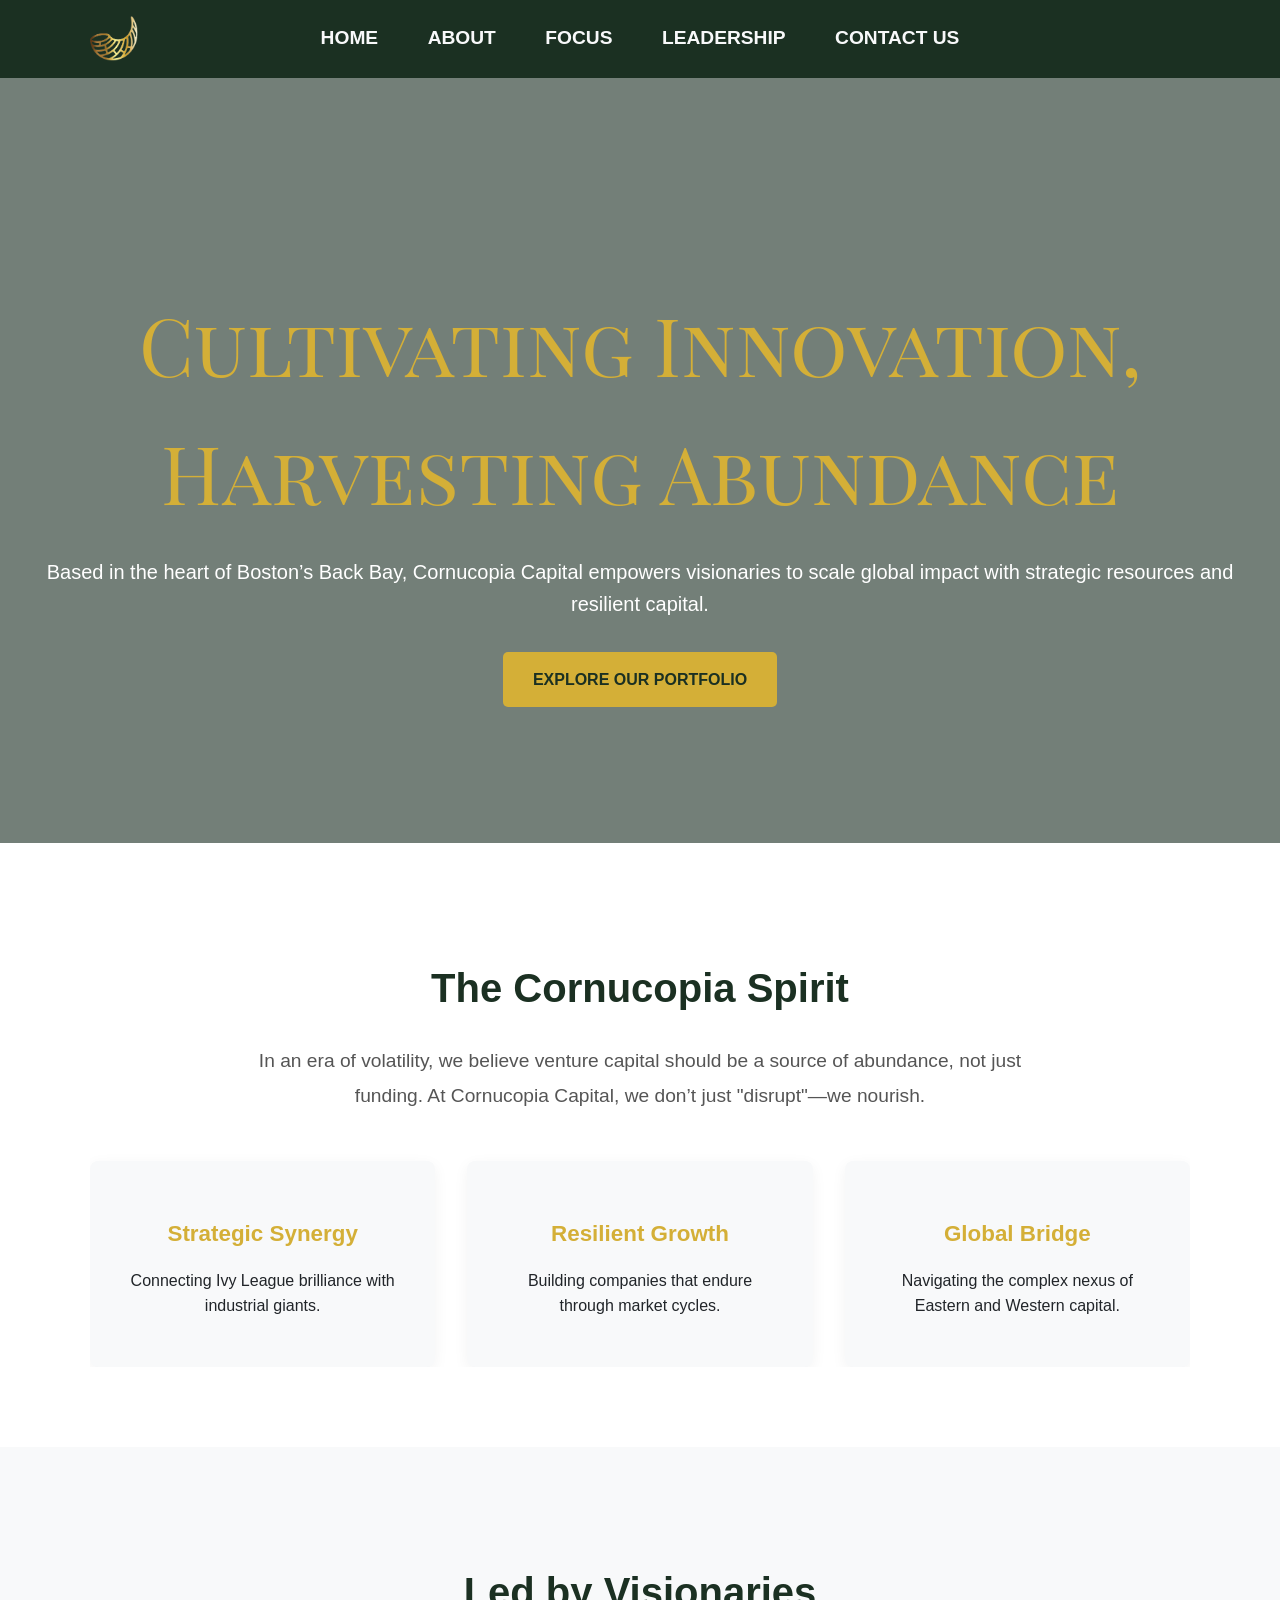
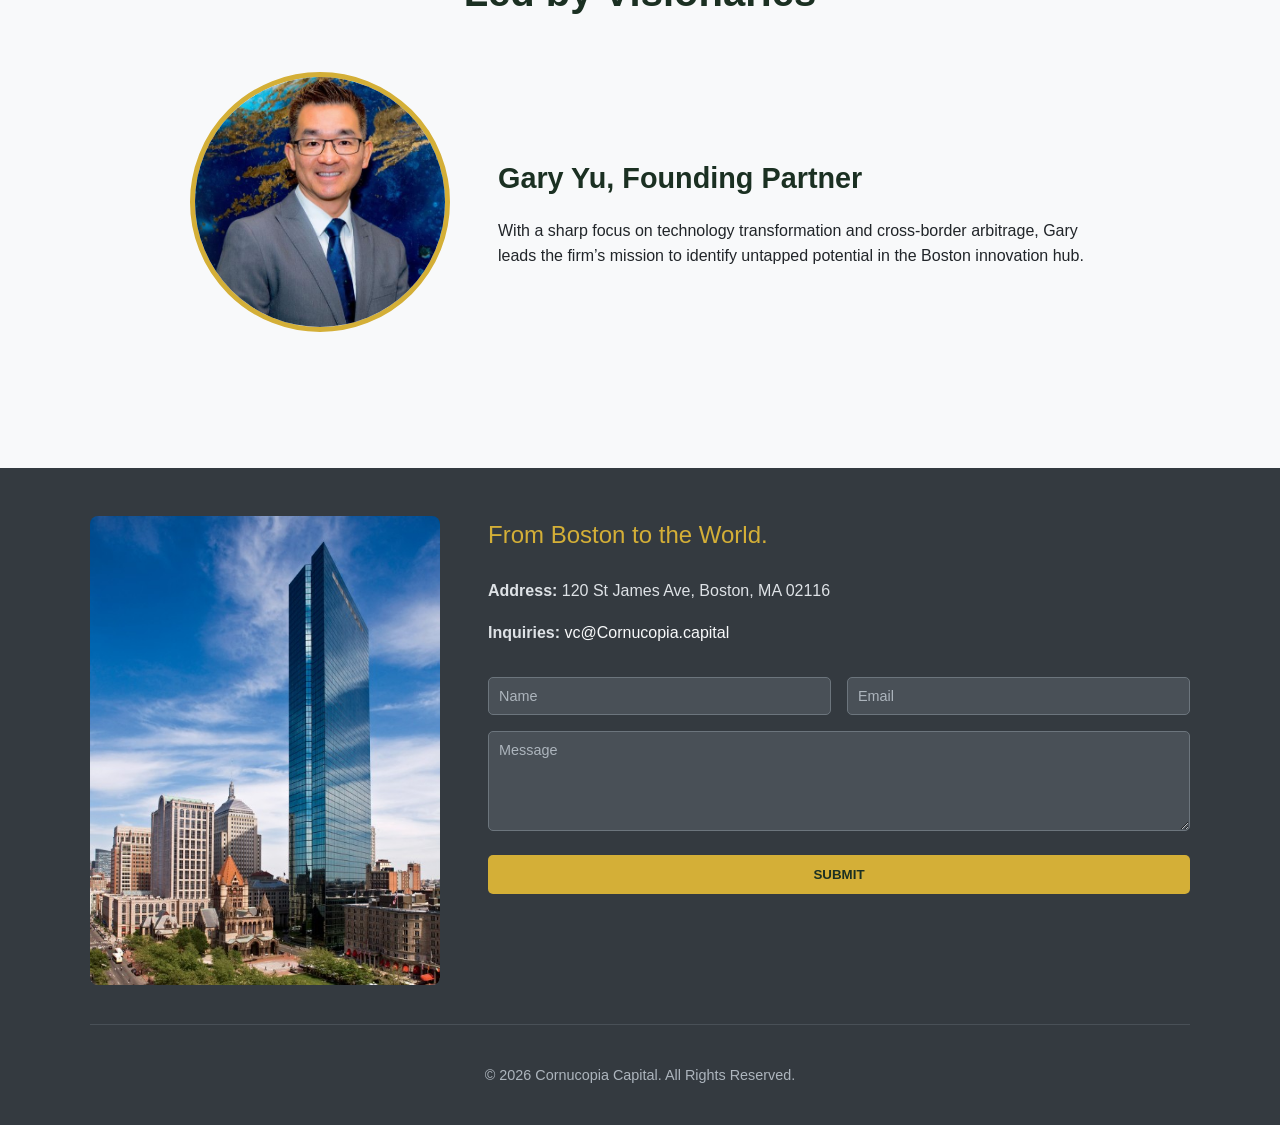
==== index.html @ e6d17482 "home page" ====
<!DOCTYPE html>
<html lang="en">

<head>
    <meta charset="UTF-8">
    <meta name="viewport" content="width=device-width, initial-scale=1.0">
    <title>Home | Cornucopia Capital</title>
    <link rel="stylesheet" href="styles/global.css">
    <link rel="stylesheet" href="styles/index.css">
    <script defer src="scripts/global.js"></script>
    <script defer src="scripts/index.js"></script>
    <link rel="preconnect" href="https://fonts.googleapis.com">
    <link rel="preconnect" href="https://fonts.gstatic.com" crossorigin>
    <link
        href="https://fonts.googleapis.com/css2?family=Playfair+Display+SC:ital,wght@0,400;0,700;0,900;1,400;1,700;1,900&display=swap"
        rel="stylesheet">
</head>

<body>

    <div id="header-placeholder"></div>

    <main>
        <section class="hero">
            <div class="hero-content">
                <h1>Cultivating Innovation, Harvesting Abundance</h1>
                <p>Based in the heart of Boston’s Back Bay, Cornucopia Capital empowers visionaries to scale global
                    impact with strategic resources and resilient capital.</p>
                <a href="#philosophy" class="cta-button">Explore Our Portfolio</a>
            </div>
        </section>

        <section class="philosophy" id="philosophy">
            <div class="container">
                <h2>The Cornucopia Spirit</h2>
                <p class="philosophy-intro">In an era of volatility, we believe venture capital should be a source of
                    abundance, not just funding. At Cornucopia Capital, we don’t just "disrupt"—we nourish.</p>

                <div class="pillars">
                    <div class="pillar">
                        <h3>Strategic Synergy</h3>
                        <p>Connecting Ivy League brilliance with industrial giants.</p>
                    </div>
                    <div class="pillar">
                        <h3>Resilient Growth</h3>
                        <p>Building companies that endure through market cycles.</p>
                    </div>
                    <div class="pillar">
                        <h3>Global Bridge</h3>
                        <p>Navigating the complex nexus of Eastern and Western capital.</p>
                    </div>
                </div>
            </div>
        </section>

        <section class="leadership" id="leadership">
            <div class="container">
                <h2>Led by Visionaries</h2>
                <div class="leader-profile">
                    <div class="leader-photo">
                        <img src="image/team1.png" alt="Gary Yu, Founding Partner">
                    </div>
                    <div class="leader-info">
                        <h3>Gary Yu, Founding Partner</h3>
                        <p>With a sharp focus on technology transformation and cross-border arbitrage, Gary leads the
                            firm’s mission to identify untapped potential in the Boston innovation hub.</p>
                    </div>
                </div>
            </div>
        </section>
    </main>

    <div id="footer-placeholder"></div>

</body>

</html>
---- styles/global.css ----
/* Global Styles */
html {
    scroll-behavior: smooth;
    scroll-padding-top: 100px;
}

body {
    font-family: -apple-system, BlinkMacSystemFont, "Segoe UI", Roboto, Helvetica, Arial, sans-serif;
    margin: 0;
    line-height: 1.6;
    background-color: #f8f9fa;
    color: #212529;
    padding-top: 78px;
}

.container {
    width: 90%;
    max-width: 1100px;
    margin: auto;
    overflow: hidden;
}

/* Header Styles from header.html */
header {
    background: #1B3022;
    padding: 1rem 0;
    border-bottom: 1px solid #1B3022;
    position: fixed;
    top: 0;
    left: 0;
    width: 100%;
    z-index: 1000;
}

header .container {
    display: grid;
    grid-template-columns: 1fr auto 1fr;
    align-items: center;
}

header .logo img {
    height: 45px;
    vertical-align: middle;
}

header .desktop-nav ul {
    margin: 0;
    padding: 0;
    list-style: none;
}

header .desktop-nav ul li {
    display: inline;
    margin-left: 45px;
}

header .desktop-nav ul li:first-child {
    margin-left: 0;
}

header .desktop-nav ul li a {
    color: #f8f9fa;
    text-decoration: none;
    text-transform: uppercase;
    font-weight: bold;
    font-size: 1.2rem;
    transition: color 0.3s ease;
}

header .desktop-nav ul li a:hover {
    color: #D4AF37;
}

/* Hamburger Menu & Mobile Styles */
.hamburger-menu {
    display: none;
    cursor: pointer;
    flex-direction: column;
    gap: 5px;
    z-index: 1001;
}

.hamburger-menu span {
    width: 25px;
    height: 3px;
    background-color: #D4AF37;
    transition: 0.3s;
}

.close-menu {
    display: none;
}

@media (max-width: 768px) {
    header .container {
        display: flex;
        justify-content: center; /* Logo in the middle */
        position: relative;
    }

    .hamburger-menu {
        display: flex;
        position: absolute;
        right: 0; /* Hamburger on the right */
        top: 50%;
        transform: translateY(-50%);
    }

    header .desktop-nav {
        position: fixed;
        top: 0;
        left: -100%; /* Start off-screen */
        width: 250px;
        height: 100vh;
        background-color: #1B3022;
        transition: left 0.3s ease-in-out; /* Slide in gradually */
        padding-top: 80px;
        box-shadow: 2px 0 5px rgba(0,0,0,0.5);
    }

    header .desktop-nav.active {
        left: 0; /* Slide in */
    }

    header .desktop-nav ul li {
        display: block;
        margin: 20px 0 20px 25px;
    }

    .close-menu {
        display: block;
        position: absolute;
        top: 20px;
        right: 25px;
        font-size: 3rem;
        color: #D4AF37;
        cursor: pointer;
        line-height: 0.5;
    }
}

/* Footer Styles from footer.html */
footer {
    background: #343a40;
    color: #f8f9fa;
    margin-top: 3rem;
    padding-top: 3rem;
}

.footer-main-content {
    display: flex;
    justify-content: space-between;
    align-items: flex-start;
    gap: 3rem;
    padding-bottom: 2rem;
    border-bottom: 1px solid #495057;
}

.footer-location {
    flex: 1;
    max-width: 350px;
}

.footer-location img {
    width: 100%;
    height: auto;
    border-radius: 8px;
}

.footer-info {
    flex: 1.5;
    text-align: left;
}

.footer-info h4 {
    font-size: 1.5rem;
    color: #D4AF37; /* Theme secondary color */
    margin-top: 0;
    margin-bottom: 1.5rem;
    font-weight: 500;
}

.footer-info p {
    margin-bottom: 1rem;
    color: #dee2e6;
}

.footer-info a {
    color: #f8f9fa;
    text-decoration: none;
}

.footer-info a:hover {
    text-decoration: underline;
    color: #D4AF37;
}

.footer-contact-form {
    margin-top: 2rem;
}

.footer-contact-form .form-row {
    display: flex;
    gap: 1rem;
    margin-bottom: 1rem;
}

.footer-contact-form input,
.footer-contact-form textarea {
    width: 100%;
    padding: 10px;
    border: 1px solid #6c757d;
    background-color: #495057;
    color: #f8f9fa;
    border-radius: 5px;
    font-family: inherit;
    font-size: 0.9rem;
    box-sizing: border-box; /* Ensures padding doesn't affect width */
}

.footer-contact-form input::placeholder,
.footer-contact-form textarea::placeholder {
    color: #adb5bd;
}

.footer-contact-form .form-row input {
    flex: 1;
}

.footer-contact-form textarea {
    margin-bottom: 1rem;
    height: 100px;
    resize: vertical;
}

.footer-contact-form .submit-button {
    width: 100%;
    padding: 12px;
    background-color: #D4AF37;
    color: #1B3022;
    border: none;
    border-radius: 5px;
    font-weight: bold;
    cursor: pointer;
    text-transform: uppercase;
    transition: background-color 0.3s ease, color 0.3s ease;
}

.footer-contact-form .submit-button:hover {
    background-color: #fff;
    color: #1B3022;
}

.footer-bottom {
    text-align: center;
    padding: 1.5rem 0;
    font-size: 0.9rem;
    color: #adb5bd;
}

@media (max-width: 768px) {
    .footer-main-content {
        flex-direction: column;
        align-items: center;
        gap: 2rem;
    }

    .footer-info {
        text-align: center;
    }

    .footer-contact-form .form-row {
        flex-direction: column;
    }
}
---- styles/index.css ----
/* Index Page Specific Styles */
main {
    /* The hero section will define its own height */
}

.hero {
    position: relative;
    height: 85vh;
    display: flex;
    flex-direction: column;
    justify-content: center;
    align-items: center;
    text-align: center;
    padding: 0 20px;
    color: #fff;
    overflow: hidden;
}

.hero::before {
    content: '';
    position: absolute;
    top: 0;
    left: 0;
    width: 100%;
    height: 100%;
    background-image: url('../image/hero1.jpg');
    background-size: cover;
    background-position: center;
    /* Add a dark overlay for better text readability using the theme color */
    background-color: rgba(27, 48, 34, 0.6);
    background-blend-mode: multiply;
    z-index: -1;
}

.hero-content {
    max-width: 1500px;
}

.hero h1 {
    font-size: 5rem;
    margin-bottom: 1rem;
    color: #D4AF37;
    /* Secondary color for the headline */
    font-family: "Playfair Display SC", serif;
    font-weight: 400;
    font-style: normal;
}

.hero p {
    font-size: 1.25rem;
    margin-bottom: 2rem;
}

.cta-button {
    display: inline-block;
    padding: 15px 30px;
    background-color: #D4AF37;
    /* Secondary color */
    color: #1B3022;
    /* Primary theme color */
    text-decoration: none;
    font-weight: bold;
    border-radius: 5px;
    transition: background-color 0.3s ease, color 0.3s ease, transform 0.3s ease;
    text-transform: uppercase;
}

.cta-button:hover {
    background-color: #1B3022;
    color: #D4AF37;
    transform: translateY(-3px);
    border: 1px solid #D4AF37;
    padding: 14px 29px;
    /* Adjust padding to account for border */
}

/* Investment Philosophy Section */
.philosophy {
    padding: 5rem 0;
    background-color: #ffffff;
    text-align: center;
}

.philosophy h2 {
    font-size: 2.5rem;
    color: #1B3022;
    margin-bottom: 1.5rem;
}

.philosophy-intro {
    max-width: 800px;
    margin: 0 auto 3rem auto;
    font-size: 1.2rem;
    color: #555;
    line-height: 1.8;
}

.pillars {
    display: flex;
    justify-content: center;
    gap: 2rem;
    flex-wrap: wrap;
}

.pillar {
    flex: 1;
    min-width: 280px;
    padding: 2rem;
    background-color: #f8f9fa;
    border-radius: 8px;
    box-shadow: 0 4px 15px rgba(0, 0, 0, 0.05);
}

.pillar h3 {
    color: #D4AF37;
    margin-bottom: 1rem;
    font-size: 1.4rem;
}

/* Leadership Section */
.leadership {
    padding: 5rem 0;
    background-color: #f8f9fa;
    /* A slightly different background to separate sections */
    text-align: center;
}

.leadership h2 {
    font-size: 2.5rem;
    color: #1B3022;
    margin-bottom: 3rem;
}

.leader-profile {
    display: flex;
    align-items: center;
    justify-content: center;
    gap: 3rem;
    max-width: 900px;
    margin: 0 auto;
    text-align: left;
}

.leader-photo img {
    width: 250px;
    height: 250px;
    border-radius: 50%;
    object-fit: cover;
    border: 5px solid #D4AF37;
}

.leader-info h3 {
    font-size: 1.8rem;
    color: #1B3022;
    margin-bottom: 1rem;
}

@media (max-width: 768px) {
    .leader-profile {
        flex-direction: column;
        text-align: center;
    }

    .hero {
        height: auto;
        padding: 2rem 1rem 4rem;
    }

    .hero h1 {
        font-size: 2.5rem;
    }
}
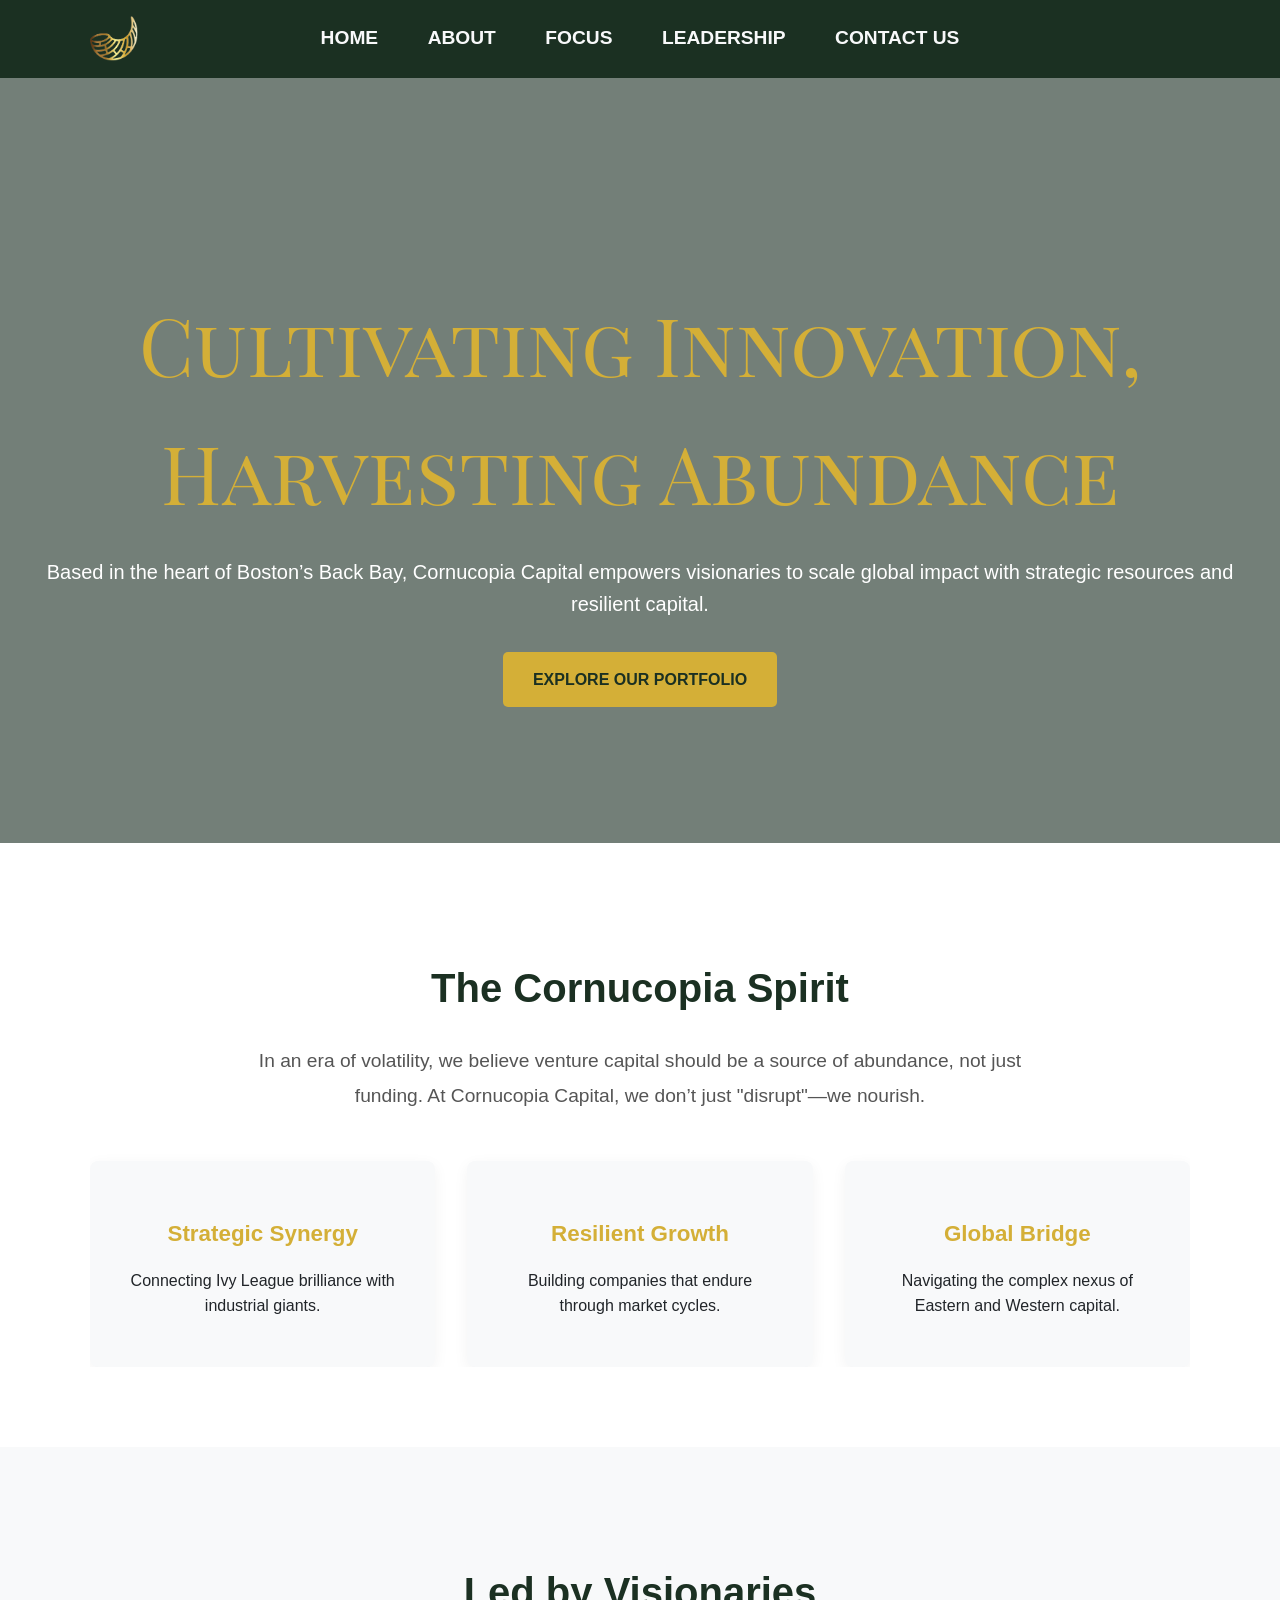
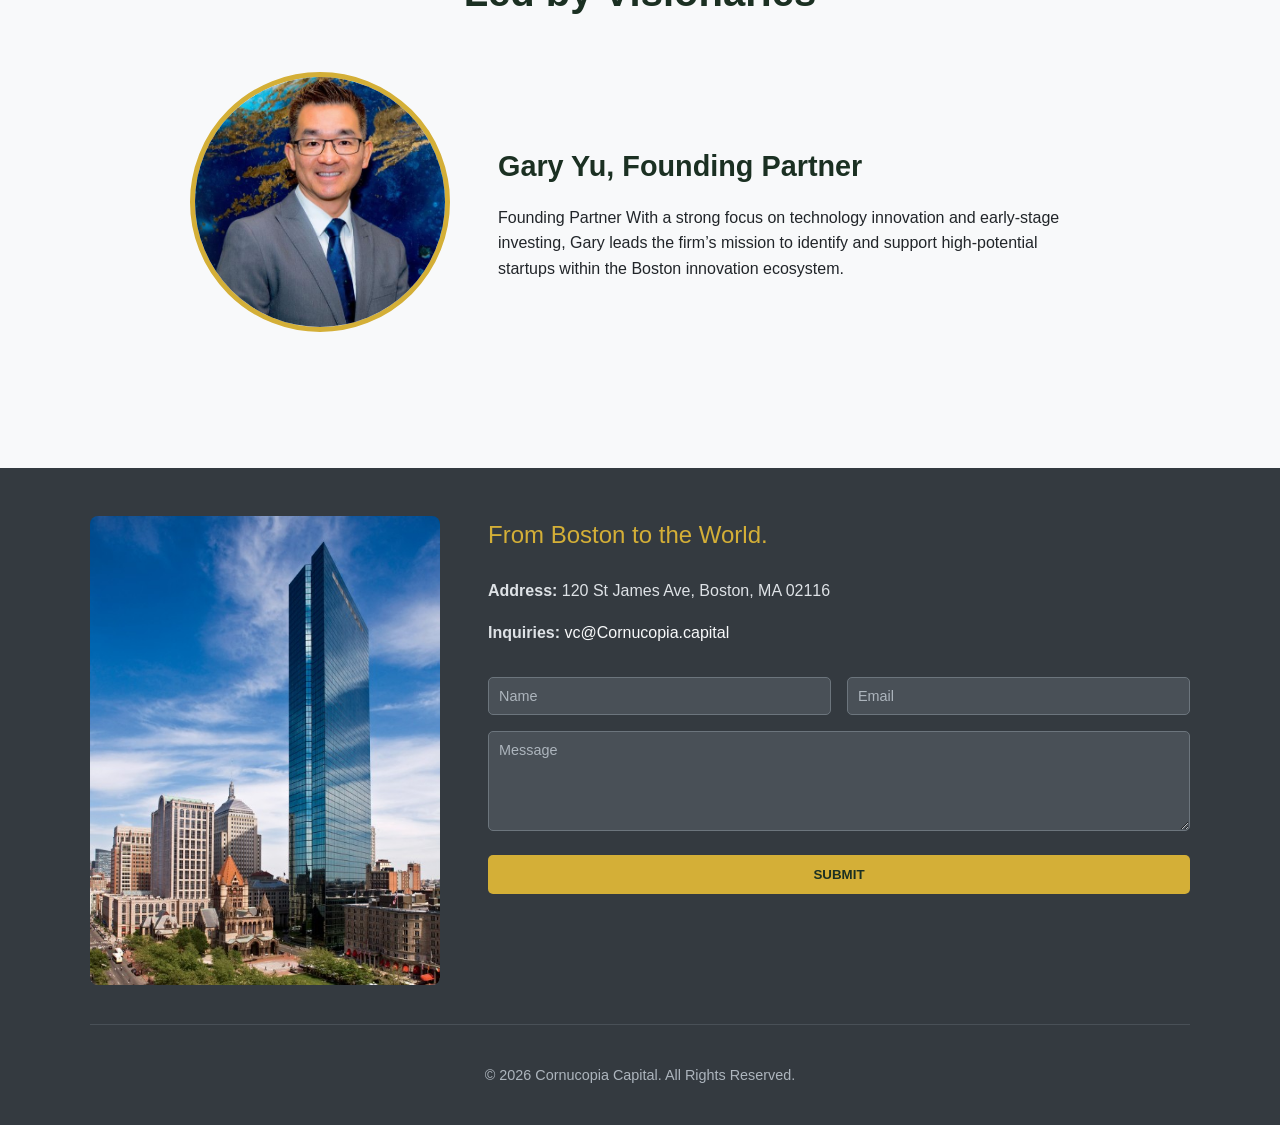
==== commit 9264a3fe: "founder" ====
--- a/index.html
+++ b/index.html
@@ -62,8 +62,10 @@
                     </div>
                     <div class="leader-info">
                         <h3>Gary Yu, Founding Partner</h3>
-                        <p>With a sharp focus on technology transformation and cross-border arbitrage, Gary leads the
-                            firm’s mission to identify untapped potential in the Boston innovation hub.</p>
+                        <p>Founding Partner
+                            With a strong focus on technology innovation and early-stage investing, Gary leads the
+                            firm’s mission to identify and support high-potential startups within the Boston innovation
+                            ecosystem.</p>
                     </div>
                 </div>
             </div>
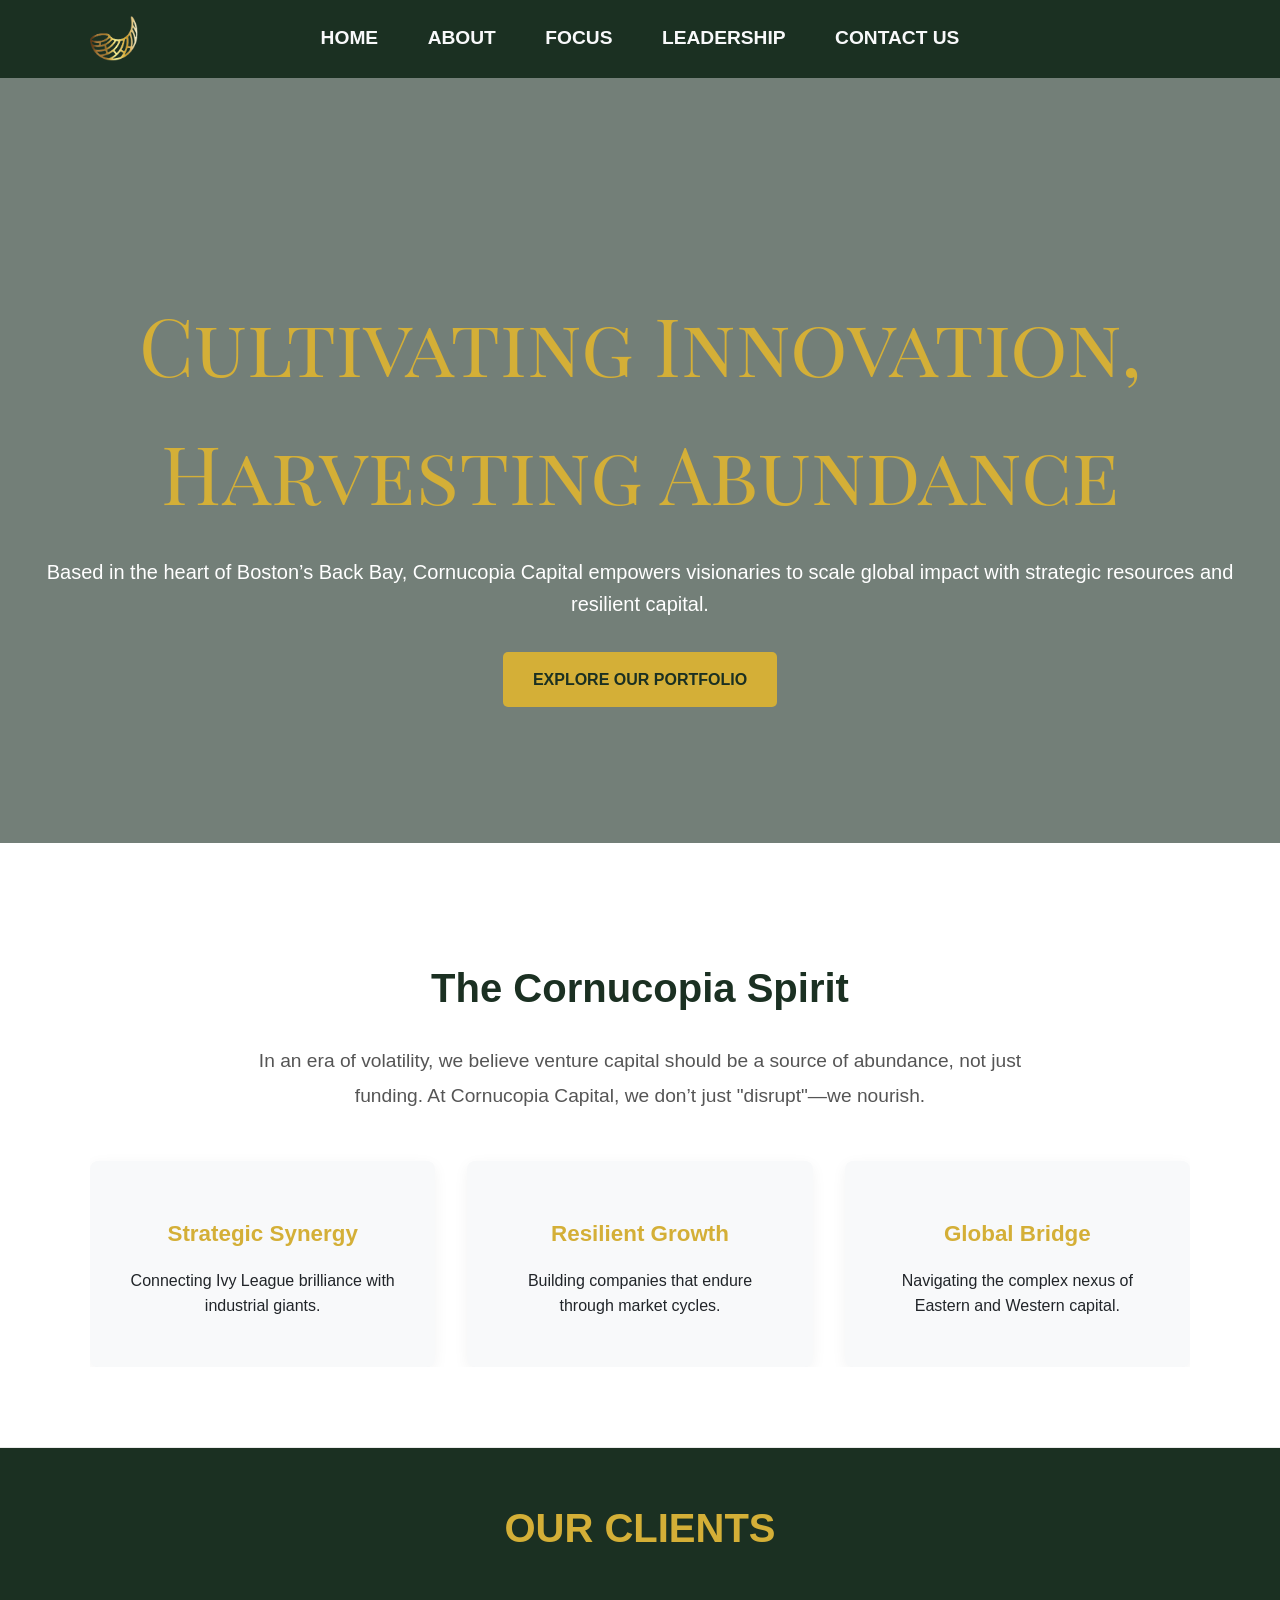
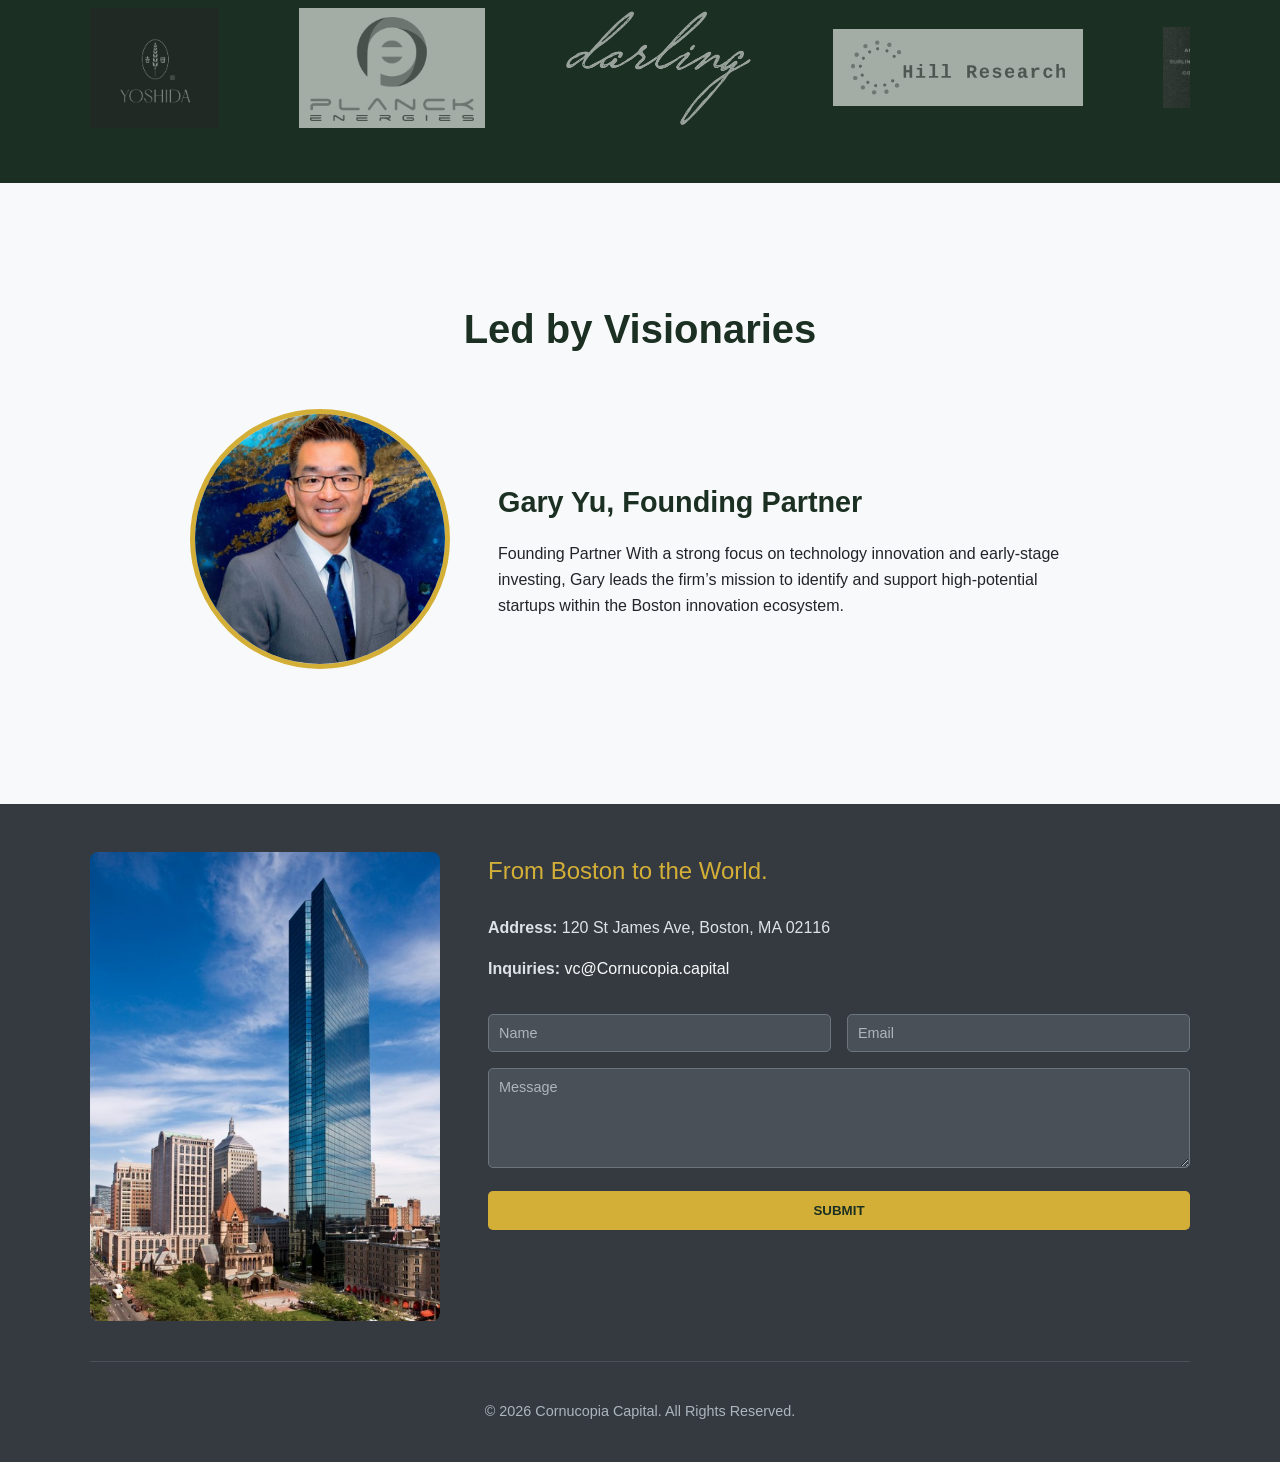
==== commit 2ba6a378: "client" ====
--- a/index.html
+++ b/index.html
@@ -53,6 +53,26 @@
             </div>
         </section>
 
+        <section class="clients-banding">
+            <div class="container">
+                <h2>OUR CLIENTS</h2>
+                <div class="client-logos">
+                    <a href="https://https://www.yoshidaomakase.com/" target="_blank" rel="noopener noreferrer"><img src="image/client1.png" alt="Client 1"></a>
+                    <a href="https://https://www.planckenergies.com/" target="_blank" rel="noopener noreferrer"><img src="image/client2.png" alt="Client 2"></a>
+                    <a href="https://darlingcambridge.com" target="_blank" rel="noopener noreferrer"><img src="image/client3.png" alt="Client 3"></a>
+                    <a href="https://hillresearch.ai" target="_blank" rel="noopener noreferrer"><img src="image/client4.png" alt="Client 4"></a>
+                    <a href="https://https://wellesley.karmaasianfusion.com/" target="_blank" rel="noopener noreferrer"><img src="image/client5.png" alt="Client 5"></a>
+                    
+                    <!-- Duplicated set for seamless loop animation -->
+                    <a href="https:///www.yoshidaomakase.com/" target="_blank" rel="noopener noreferrer" aria-hidden="true"><img src="image/client1.png" alt="Client 1"></a>
+                    <a href="https://https://www.planckenergies.com/" target="_blank" rel="noopener noreferrer" aria-hidden="true"><img src="image/client2.png" alt="Client 2"></a>
+                    <a href="https://darlingcambridge.com" target="_blank" rel="noopener noreferrer" aria-hidden="true"><img src="image/client3.png" alt="Client 3"></a>
+                    <a href="https://hillresearch.ai" target="_blank" rel="noopener noreferrer" aria-hidden="true"><img src="image/client4.png" alt="Client 4"></a>
+                    <a href="https://https://wellesley.karmaasianfusion.com/" target="_blank" rel="noopener noreferrer" aria-hidden="true"><img src="image/client5.png" alt="Client 5"></a>
+                </div>
+            </div>
+        </section>
+
         <section class="leadership" id="leadership">
             <div class="container">
                 <h2>Led by Visionaries</h2>
--- a/styles/index.css
+++ b/styles/index.css
@@ -117,6 +117,57 @@
     font-size: 1.4rem;
 }
 
+/* Clients Banding Section */
+.clients-banding {
+    padding: 3rem 0;
+    background-color: #1B3022;
+    border-top: 1px solid #eaeaea;
+    overflow: hidden;
+}
+
+.clients-banding h2 {
+    text-align: center;
+    font-size: 2.5rem;
+    color: #D4AF37;
+    margin-top: 0;
+    margin-bottom: 3rem;
+}
+
+.client-logos {
+    display: flex;
+    align-items: center;
+    gap: 5rem;
+    flex-wrap: nowrap;
+    width: max-content;
+    padding-right: 5rem; /* Accounts for the gap to perfectly balance the loop math */
+    animation: scroll-logos 25s linear infinite;
+}
+
+/* Pause the scrolling if a user hovers over a logo */
+.client-logos:hover {
+    animation-play-state: paused;
+}
+
+@keyframes scroll-logos {
+    0% { transform: translateX(0); }
+    /* Because there are exactly 2 identical sets side-by-side, shifting it -50% perfectly aligns set 2 to where set 1 started */
+    100% { transform: translateX(-50%); }
+}
+
+.client-logos img {
+    max-width: 250px;
+    max-height: 120px;
+    object-fit: contain;
+    filter: grayscale(100%);
+    opacity: 0.6;
+    transition: filter 0.3s ease, opacity 0.3s ease;
+}
+
+.client-logos a:hover img {
+    filter: grayscale(0%);
+    opacity: 1;
+}
+
 /* Leadership Section */
 .leadership {
     padding: 5rem 0;
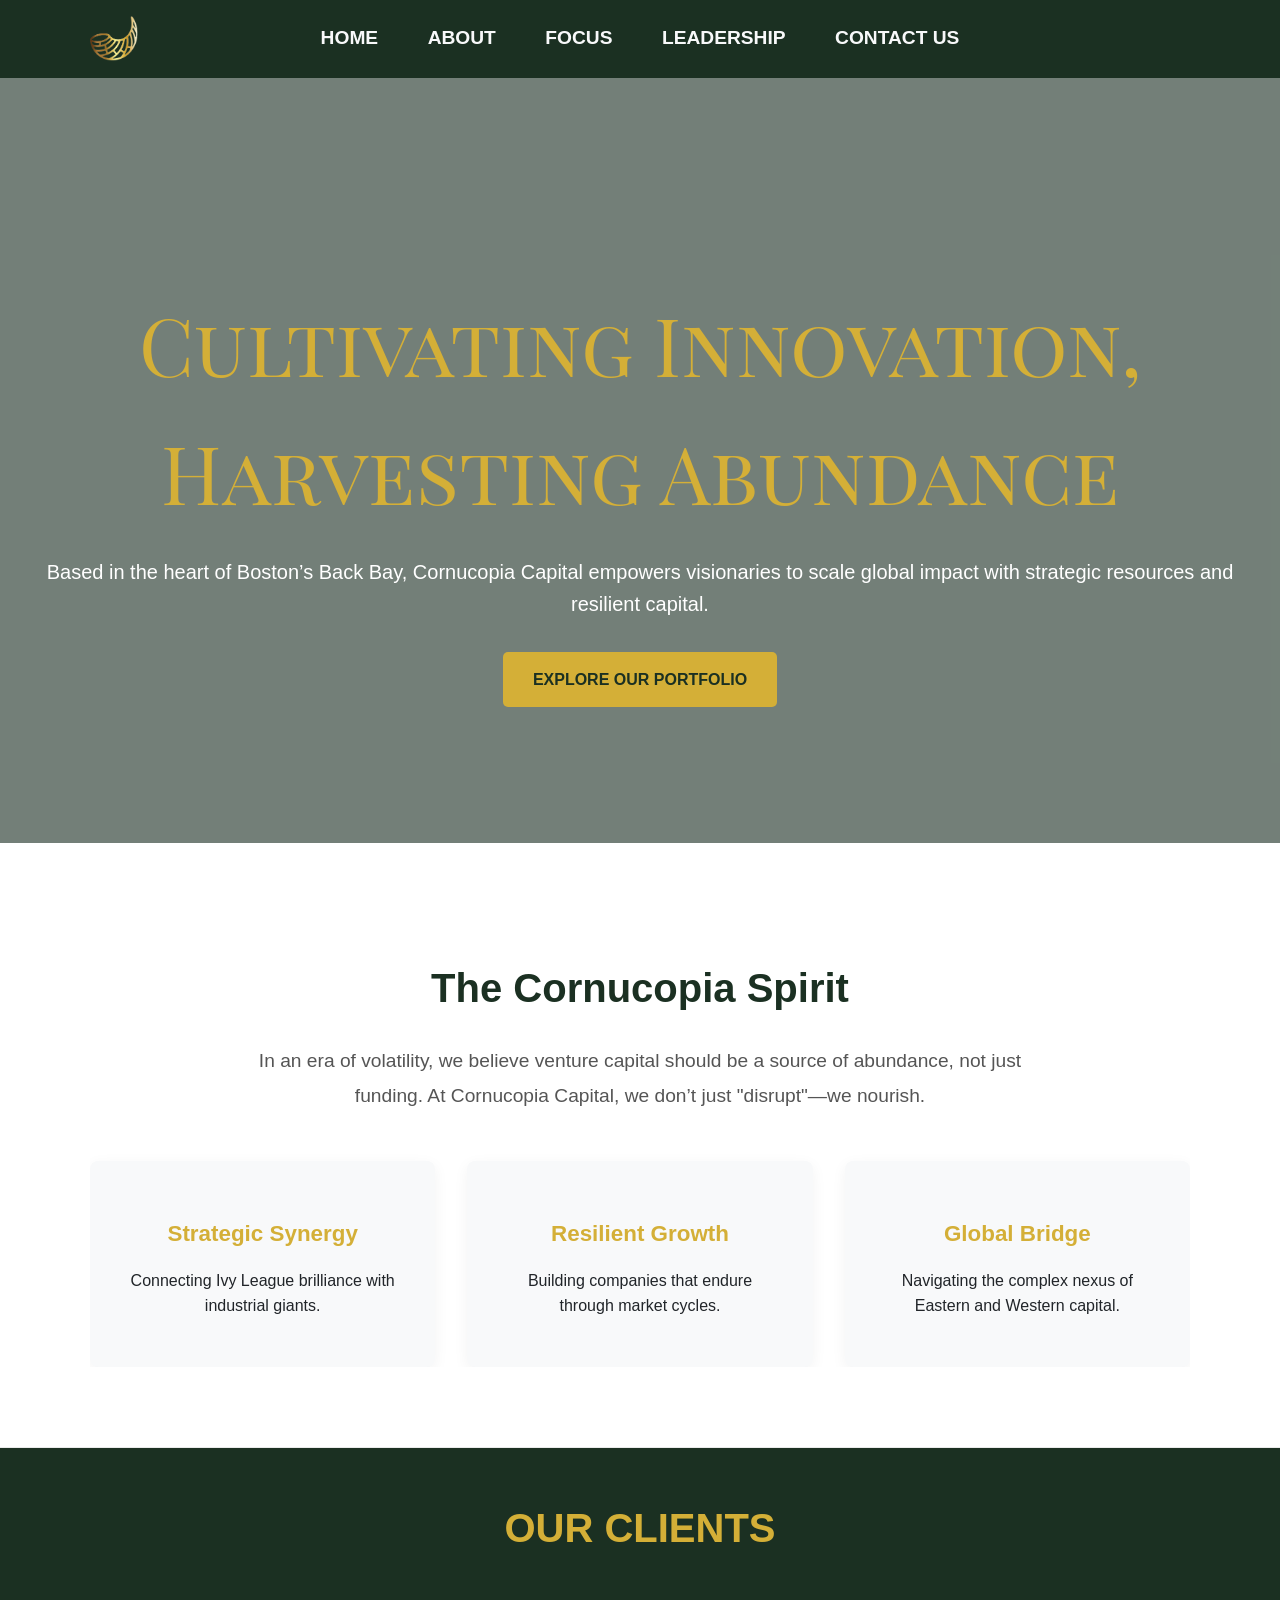
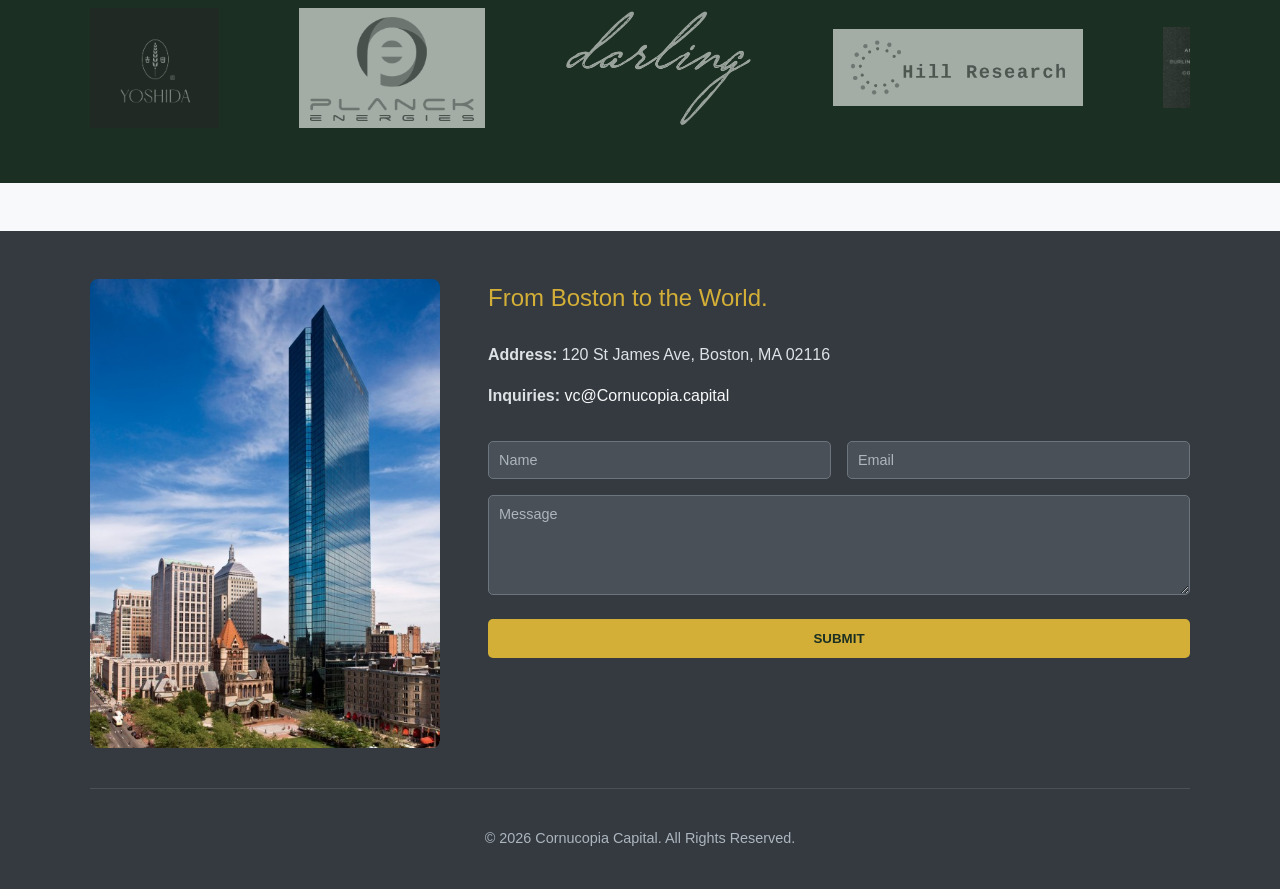
==== commit cd5e7223: "index video" ====
--- a/index.html
+++ b/index.html
@@ -22,6 +22,9 @@
 
     <main>
         <section class="hero">
+            <video autoplay loop muted playsinline class="hero-video">
+                <source src="image/index.mp4" type="video/mp4">
+            </video>
             <div class="hero-content">
                 <h1>Cultivating Innovation, Harvesting Abundance</h1>
                 <p>Based in the heart of Boston’s Back Bay, Cornucopia Capital empowers visionaries to scale global
@@ -73,7 +76,7 @@
             </div>
         </section>
 
-        <section class="leadership" id="leadership">
+        <section class="leadership" id="leadership" style="display: none;">
             <div class="container">
                 <h2>Led by Visionaries</h2>
                 <div class="leader-profile">
--- a/styles/index.css
+++ b/styles/index.css
@@ -14,6 +14,16 @@
     padding: 0 20px;
     color: #fff;
     overflow: hidden;
+}
+
+.hero-video {
+    position: absolute;
+    top: 0;
+    left: 0;
+    width: 100%;
+    height: 100%;
+    object-fit: cover;
+    z-index: -2;
 }
 
 .hero::before {
@@ -23,17 +33,15 @@
     left: 0;
     width: 100%;
     height: 100%;
-    background-image: url('../image/hero1.jpg');
-    background-size: cover;
-    background-position: center;
     /* Add a dark overlay for better text readability using the theme color */
     background-color: rgba(27, 48, 34, 0.6);
-    background-blend-mode: multiply;
     z-index: -1;
 }
 
 .hero-content {
     max-width: 1500px;
+    position: relative;
+    z-index: 1;
 }
 
 .hero h1 {
